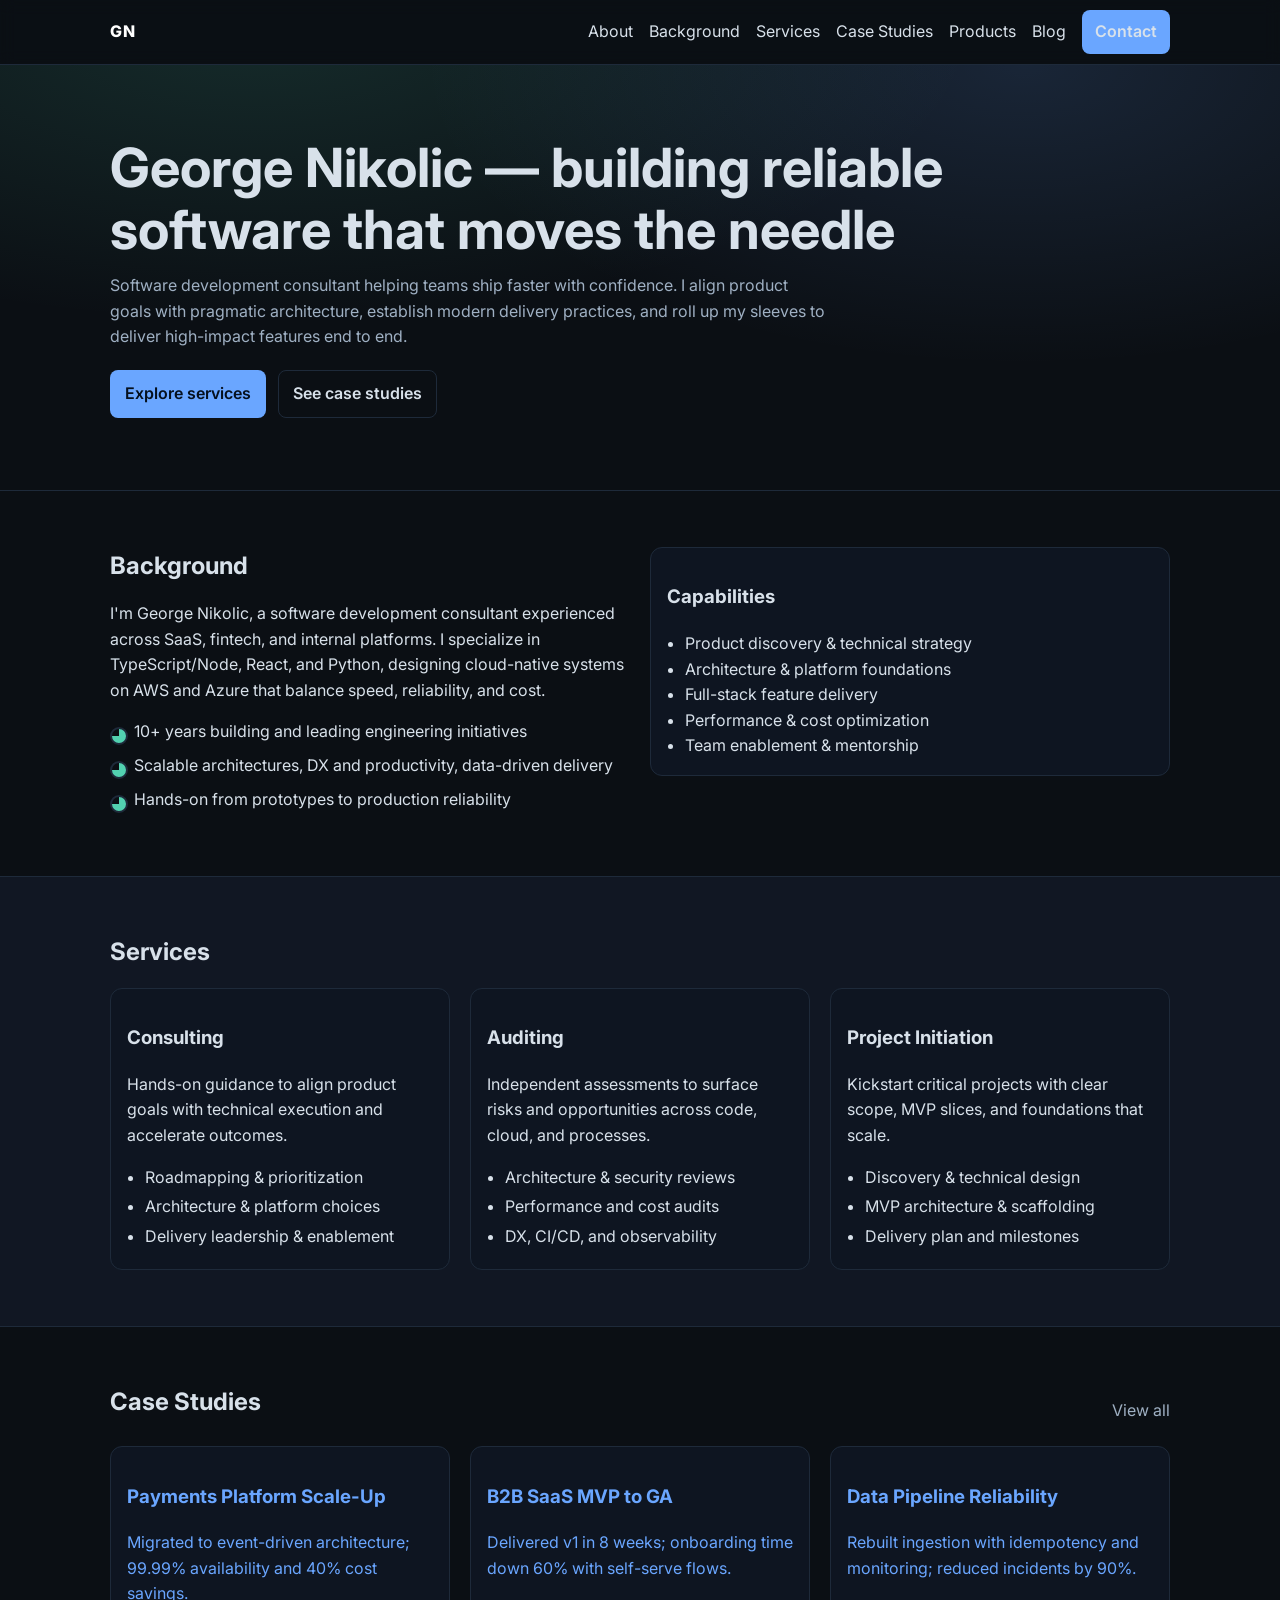
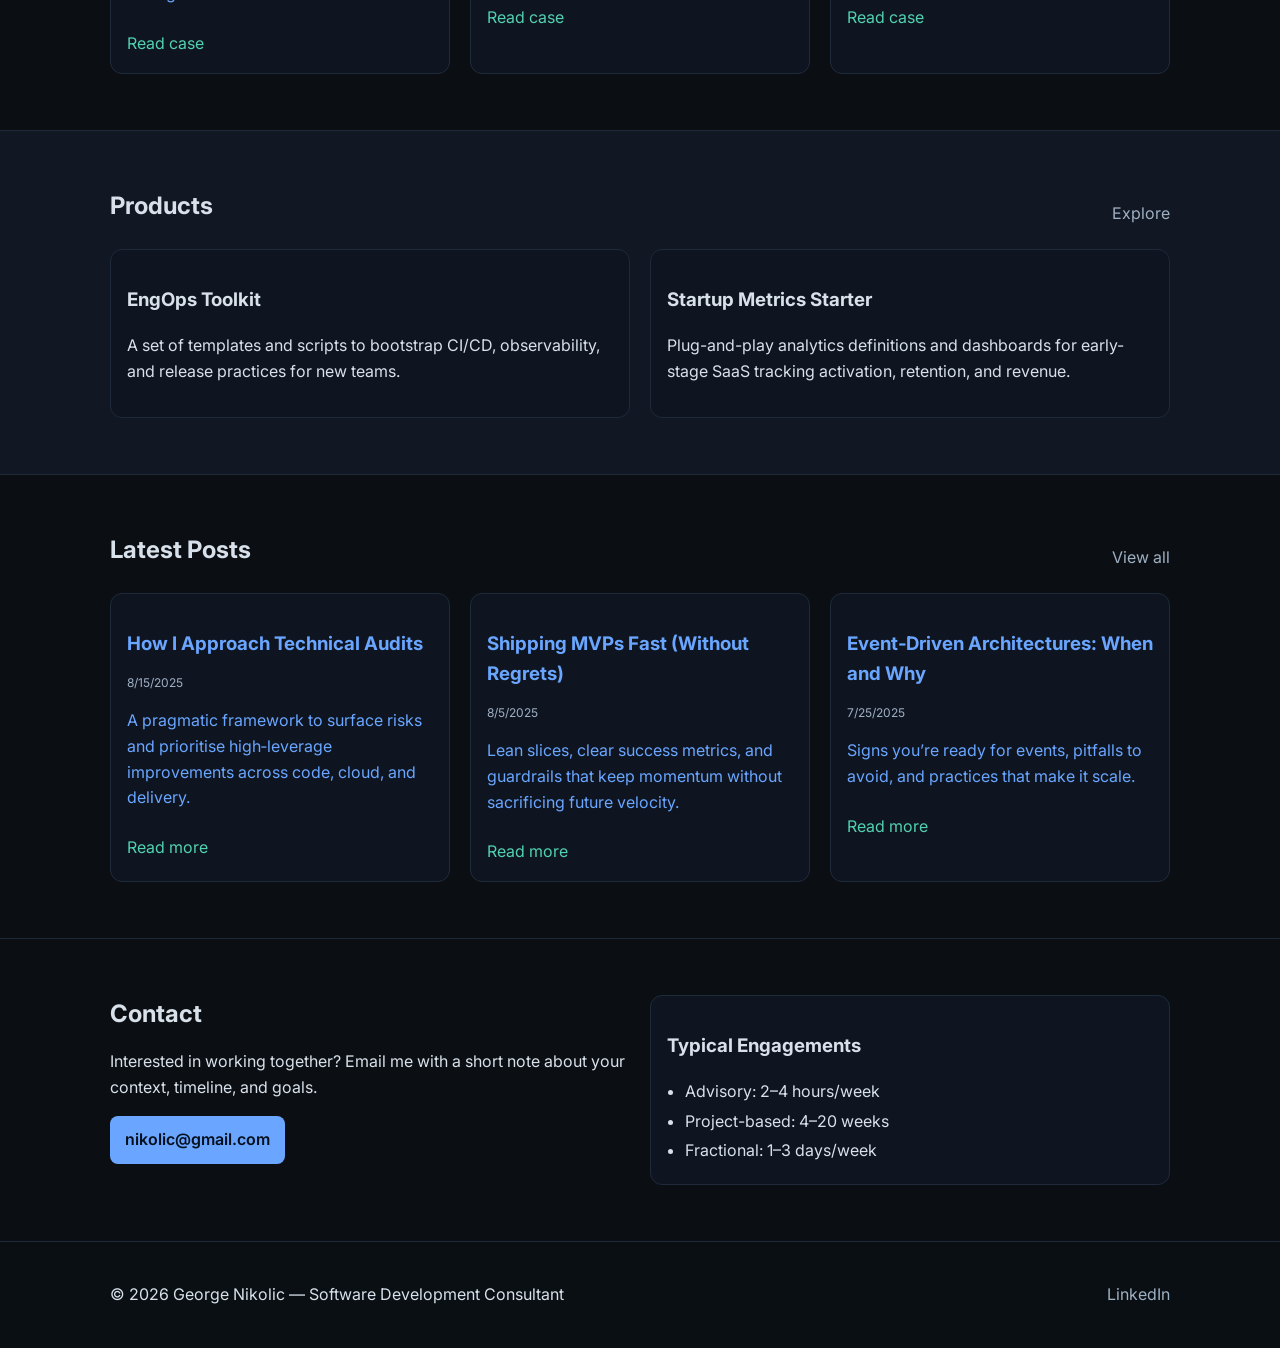
==== index.html @ d59324ce "." ====
<!doctype html>
<html lang="en">
  <head>
    <meta charset="utf-8">
    <meta name="viewport" content="width=device-width, initial-scale=1">
    <title>George Nikolic — Software Development Consultant</title>
    <meta name="description" content="Portfolio website for a software development consultant: case studies, services, background, and products.">
    <link rel="preconnect" href="https://fonts.googleapis.com">
    <link rel="preconnect" href="https://fonts.gstatic.com" crossorigin>
    <link href="https://fonts.googleapis.com/css2?family=Inter:wght@300;400;500;600;700;800;900&display=swap" rel="stylesheet">
    <link rel="stylesheet" href="css/styles.css">
  </head>
  <body>
    <header class="site-header">
      <div class="container header-inner">
        <a class="logo" href="#home" aria-label="Home">GN</a>
        <nav class="nav" id="primary-nav" aria-label="Primary">
          <button class="nav-toggle" aria-controls="primary-nav-list" aria-expanded="false" aria-label="Toggle navigation">
            <span class="nav-toggle-bar"></span>
            <span class="nav-toggle-bar"></span>
            <span class="nav-toggle-bar"></span>
          </button>
          <ul class="nav-list" id="primary-nav-list">
            <li><a href="#about">About</a></li>
            <li><a href="background/index.html">Background</a></li>
            <li><a href="#services">Services</a></li>
            <li><a href="#case-studies">Case Studies</a></li>
            <li><a href="#products">Products</a></li>
            <li><a href="blog/index.html">Blog</a></li>
            <li><a href="#contact" class="btn btn-sm">Contact</a></li>
          </ul>
        </nav>
      </div>
    </header>

    <main id="home">
      <section class="hero">
        <div class="container hero-inner">
          <div class="hero-text">
            <h1>George Nikolic — building reliable software that moves the needle</h1>
            <p>Software development consultant helping teams ship faster with confidence. I align product goals with pragmatic architecture, establish modern delivery practices, and roll up my sleeves to deliver high-impact features end to end.</p>
            <div class="hero-cta">
              <a href="#services" class="btn">Explore services</a>
              <a href="#case-studies" class="btn btn-secondary">See case studies</a>
            </div>
          </div>
        </div>
      </section>

      <section id="about" class="section">
        <div class="container grid two">
          <div>
            <h2>Background</h2>
            <p>I'm George Nikolic, a software development consultant experienced across SaaS, fintech, and internal platforms. I specialize in TypeScript/Node, React, and Python, designing cloud-native systems on AWS and Azure that balance speed, reliability, and cost.</p>
            <ul class="checklist">
              <li>10+ years building and leading engineering initiatives</li>
              <li>Scalable architectures, DX and productivity, data-driven delivery</li>
              <li>Hands-on from prototypes to production reliability</li>
            </ul>
          </div>
          <div>
            <div class="card">
              <h3>Capabilities</h3>
              <ul class="bullets">
                <li>Product discovery & technical strategy</li>
                <li>Architecture & platform foundations</li>
                <li>Full-stack feature delivery</li>
                <li>Performance & cost optimization</li>
                <li>Team enablement & mentorship</li>
              </ul>
            </div>
          </div>
        </div>
      </section>

      <section id="services" class="section alt">
        <div class="container">
          <h2>Services</h2>
          <div class="grid three">
            <div class="service card">
              <h3>Consulting</h3>
              <p>Hands-on guidance to align product goals with technical execution and accelerate outcomes.</p>
              <ul class="bullets small">
                <li>Roadmapping & prioritization</li>
                <li>Architecture & platform choices</li>
                <li>Delivery leadership & enablement</li>
              </ul>
            </div>
            <div class="service card">
              <h3>Auditing</h3>
              <p>Independent assessments to surface risks and opportunities across code, cloud, and processes.</p>
              <ul class="bullets small">
                <li>Architecture & security reviews</li>
                <li>Performance and cost audits</li>
                <li>DX, CI/CD, and observability</li>
              </ul>
            </div>
            <div class="service card">
              <h3>Project Initiation</h3>
              <p>Kickstart critical projects with clear scope, MVP slices, and foundations that scale.</p>
              <ul class="bullets small">
                <li>Discovery & technical design</li>
                <li>MVP architecture & scaffolding</li>
                <li>Delivery plan and milestones</li>
              </ul>
            </div>
          </div>
        </div>
      </section>

      <section id="case-studies" class="section">
        <div class="container">
          <div class="section-head">
            <h2>Case Studies</h2>
            <a class="link" href="case-studies/index.html">View all</a>
          </div>
          <div class="grid three">
            <a class="card link-card" href="case-studies/case-1.html">
              <h3>Payments Platform Scale-Up</h3>
              <p>Migrated to event-driven architecture; 99.99% availability and 40% cost savings.</p>
              <span class="more">Read case</span>
            </a>
            <a class="card link-card" href="case-studies/case-1.html">
              <h3>B2B SaaS MVP to GA</h3>
              <p>Delivered v1 in 8 weeks; onboarding time down 60% with self-serve flows.</p>
              <span class="more">Read case</span>
            </a>
            <a class="card link-card" href="case-studies/case-1.html">
              <h3>Data Pipeline Reliability</h3>
              <p>Rebuilt ingestion with idempotency and monitoring; reduced incidents by 90%.</p>
              <span class="more">Read case</span>
            </a>
          </div>
        </div>
      </section>

      <section id="products" class="section alt">
        <div class="container">
          <div class="section-head">
            <h2>Products</h2>
            <a class="link" href="products/index.html">Explore</a>
          </div>
          <div class="grid two">
            <div class="card">
              <h3>EngOps Toolkit</h3>
              <p>A set of templates and scripts to bootstrap CI/CD, observability, and release practices for new teams.</p>
            </div>
            <div class="card">
              <h3>Startup Metrics Starter</h3>
              <p>Plug-and-play analytics definitions and dashboards for early-stage SaaS tracking activation, retention, and revenue.</p>
            </div>
          </div>
        </div>
      </section>

      <section id="blog" class="section">
        <div class="container">
          <div class="section-head">
            <h2>Latest Posts</h2>
            <a class="link" href="blog/index.html">View all</a>
          </div>
          <div id="home-blog-list" class="grid three"></div>
        </div>
      </section>

      <section id="contact" class="section">
        <div class="container grid two">
          <div>
            <h2>Contact</h2>
            <p>Interested in working together? Email me with a short note about your context, timeline, and goals.</p>
            <a class="btn" href="mailto:nikolic@gmail.com?subject=Consulting%20Inquiry">nikolic@gmail.com</a>
          </div>
          <div>
            <div class="card">
              <h3>Typical Engagements</h3>
              <ul class="bullets small">
                <li>Advisory: 2–4 hours/week</li>
                <li>Project-based: 4–20 weeks</li>
                <li>Fractional: 1–3 days/week</li>
              </ul>
            </div>
          </div>
        </div>
      </section>
    </main>

    <footer class="site-footer">
      <div class="container footer-inner">
        <p>© <span id="year"></span> George Nikolic — Software Development Consultant</p>
        <div class="social">
          <a href="https://www.linkedin.com/in/djordje-nikolic-850a44197/" aria-label="LinkedIn">LinkedIn</a>
        </div>
      </div>
    </footer>
    <script id="posts-data" type="application/json">[
      {"slug":"how-i-approach-audits","title":"How I Approach Technical Audits","date":"2025-08-15","excerpt":"A pragmatic framework to surface risks and prioritise high‑leverage improvements across code, cloud, and delivery."},
      {"slug":"shipping-mvps-fast","title":"Shipping MVPs Fast (Without Regrets)","date":"2025-08-05","excerpt":"Lean slices, clear success metrics, and guardrails that keep momentum without sacrificing future velocity."},
      {"slug":"event-driven-architectures","title":"Event‑Driven Architectures: When and Why","date":"2025-07-25","excerpt":"Signs you’re ready for events, pitfalls to avoid, and practices that make it scale."},
      {"slug":"choosing-right-architecture","title":"Choosing the Right Architecture (Today)","date":"2025-07-15","excerpt":"A decision-first guide to monoliths, modular monoliths, and microservices with trade‑offs."},
      {"slug":"pragmatic-observability","title":"Pragmatic Observability for Small Teams","date":"2025-07-05","excerpt":"The minimum useful tracing, metrics, and alerts to reduce MTTR and build confidence."}
    ]</script>
    <script src="js/main.js"></script>
  </body>
  </html>
---- css/styles.css ----
:root{
  --bg:#0b0f14;--bg-elev:#111723;--text:#d8e1ea;--muted:#9fb0c3;--accent:#6aa6ff;--accent-2:#52d1b0;--card:#0e1521;--border:#1e2a3a;
}
*{box-sizing:border-box}
html,body{margin:0;padding:0}
body{
  font-family:Inter,system-ui,-apple-system,Segoe UI,Roboto,Arial,sans-serif;
  background:var(--bg);color:var(--text);line-height:1.6;
}
a{color:var(--accent);text-decoration:none}
a:hover{text-decoration:underline}
img{max-width:100%;height:auto}

.container{width:100%;max-width:1100px;margin:0 auto;padding:0 20px}

.site-header{position:sticky;top:0;z-index:10;background:rgba(11,15,20,.8);backdrop-filter:blur(8px);border-bottom:1px solid var(--border)}
.header-inner{display:flex;align-items:center;justify-content:space-between;height:64px}
.logo{font-weight:800;color:#fff;letter-spacing:.5px}
.nav-toggle{display:none;background:none;border:0;cursor:pointer;padding:8px;margin-right:-8px}
.nav-toggle-bar{display:block;width:22px;height:2px;background:#d8e1ea;margin:5px 0;border-radius:1px}
.nav-list{display:flex;gap:16px;list-style:none;margin:0;padding:0;align-items:center}
.nav-list a{color:var(--text)}
.btn{display:inline-block;background:var(--accent);color:#05101e;border-radius:8px;padding:10px 14px;font-weight:600;border:1px solid transparent}
.btn:hover{filter:brightness(1.05)}
.btn-secondary{background:transparent;border-color:var(--border);color:var(--text)}
.btn-sm{padding:8px 12px}
.btn .icon{display:inline-flex;vertical-align:middle;margin-right:8px}
.btn .icon svg{display:block}
.btn-alt{background:var(--accent-2);}
.btn-alt:hover{filter:brightness(1.05)}

.hero{padding:72px 0;background:radial-gradient(1200px 500px at 20% -10%,rgba(82,209,176,.15),transparent 60%),radial-gradient(1000px 500px at 80% 0,rgba(106,166,255,.15),transparent 60%)}
.hero-inner{display:grid;grid-template-columns:1fr;gap:24px}
.hero h1{font-size:42px;line-height:1.15;margin:0 0 12px}
.hero p{max-width:720px;color:var(--muted);margin:0 0 20px}
.hero-cta{display:flex;gap:12px;flex-wrap:wrap}

.section{padding:56px 0;border-top:1px solid var(--border)}
.section.alt{background:var(--bg-elev)}
.section h2{margin:0 0 16px}

.grid{display:grid;gap:20px}
.grid.two{grid-template-columns:1fr}
.grid.three{grid-template-columns:1fr}

.card{background:var(--card);border:1px solid var(--border);border-radius:12px;padding:16px}
.link-card{display:block}
.link-card .more{display:inline-block;margin-top:8px;color:var(--accent-2)}

.bullets{padding-left:18px;margin:0}
.bullets.small li{margin-bottom:4px}
.checklist{list-style:none;padding:0;margin:0}
.checklist li{position:relative;padding-left:24px;margin:8px 0}
.checklist li:before{content:"";position:absolute;left:0;top:.5em;width:14px;height:14px;border-radius:50%;background:conic-gradient(var(--accent-2) 0 75%,transparent 75% 100%);border:2px solid var(--border)}

/* Timeline list for CV */
.timeline{list-style:none;margin:0;padding:0 0 0 18px;position:relative}
.timeline:before{content:"";position:absolute;left:8px;top:0;bottom:0;width:2px;background:linear-gradient(var(--border),transparent 10%, var(--border) 20%, transparent 30%, var(--border) 40%, transparent 50%, var(--border) 60%, transparent 70%, var(--border) 80%, transparent 90%) ;opacity:.6}
.timeline li{position:relative;margin:14px 0;padding-left:14px}
.timeline li:before{content:"";position:absolute;left:-2px;top:.6em;width:10px;height:10px;border-radius:50%;background:var(--accent);box-shadow:0 0 0 3px rgba(106,166,255,.15)}
.timeline .meta{color:var(--muted);font-size:14px;margin:2px 0 6px}

.section-head{display:flex;align-items:center;justify-content:space-between;margin-bottom:8px}
.link{color:var(--muted)}
.post-meta{color:var(--muted);font-size:12px;margin:-4px 0 8px}

/* Prose content for blog posts */
.prose{font-size:16px}
.prose h2{margin:20px 0 8px}
.prose h3{margin:16px 0 6px}
.prose p{margin:12px 0}
.prose ul{margin:12px 0;padding-left:20px}
.prose blockquote{margin:12px 0;padding:8px 12px;border-left:3px solid var(--accent);background:rgba(106,166,255,.08);border-radius:6px}
.prose img, .prose video{max-width:100%;height:auto;border-radius:10px;border:1px solid var(--border);display:block;margin:10px 0}
.prose figure{margin:0}
.prose figcaption{color:var(--muted);font-size:12px;margin-top:4px}

/* Code styling */
code{font-family:ui-monospace,SFMono-Regular,Menlo,Monaco,Consolas,"Liberation Mono","Courier New",monospace}
.prose code{background:#0c1726;border:1px solid var(--border);padding:2px 6px;border-radius:6px;color:#cfe7ff}
.prose pre{background:#0c1726;border:1px solid var(--border);border-radius:10px;padding:12px;overflow:auto}
.prose pre code{background:transparent;border:0;padding:0;color:#e6f0ff;display:block;white-space:pre}

.site-footer{border-top:1px solid var(--border);padding:24px 0;background:rgba(11,15,20,.6)}
.footer-inner{display:flex;gap:12px;align-items:center;justify-content:space-between;flex-wrap:wrap}
.social a{color:var(--muted);margin-left:12px}

@media(min-width:720px){
  .grid.two{grid-template-columns:1fr 1fr}
  .grid.three{grid-template-columns:repeat(3,1fr)}
  .hero h1{font-size:54px}
}

@media(max-width:719px){
  .nav-toggle{display:block}
  .nav-list{position:absolute;right:20px;top:64px;flex-direction:column;background:var(--bg-elev);border:1px solid var(--border);border-radius:12px;padding:12px;display:none}
  .nav-list.open{display:flex}
}
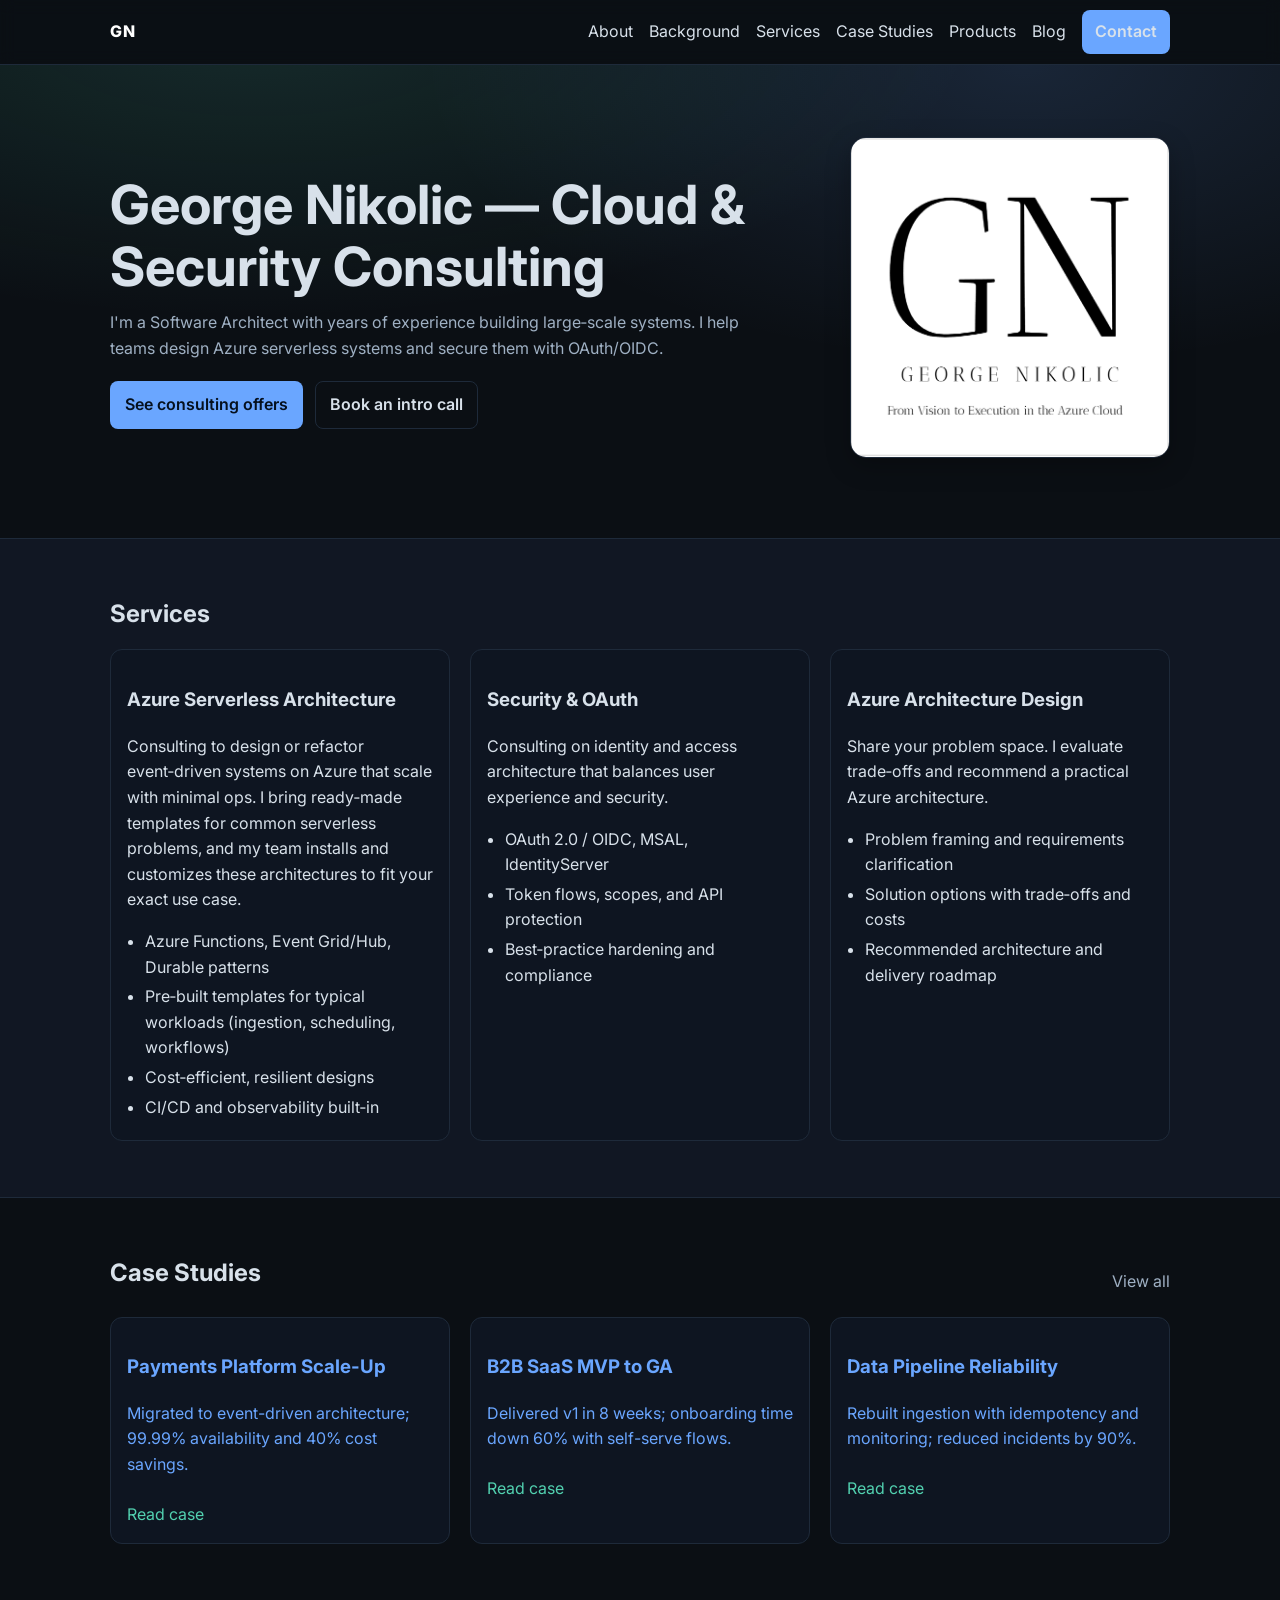
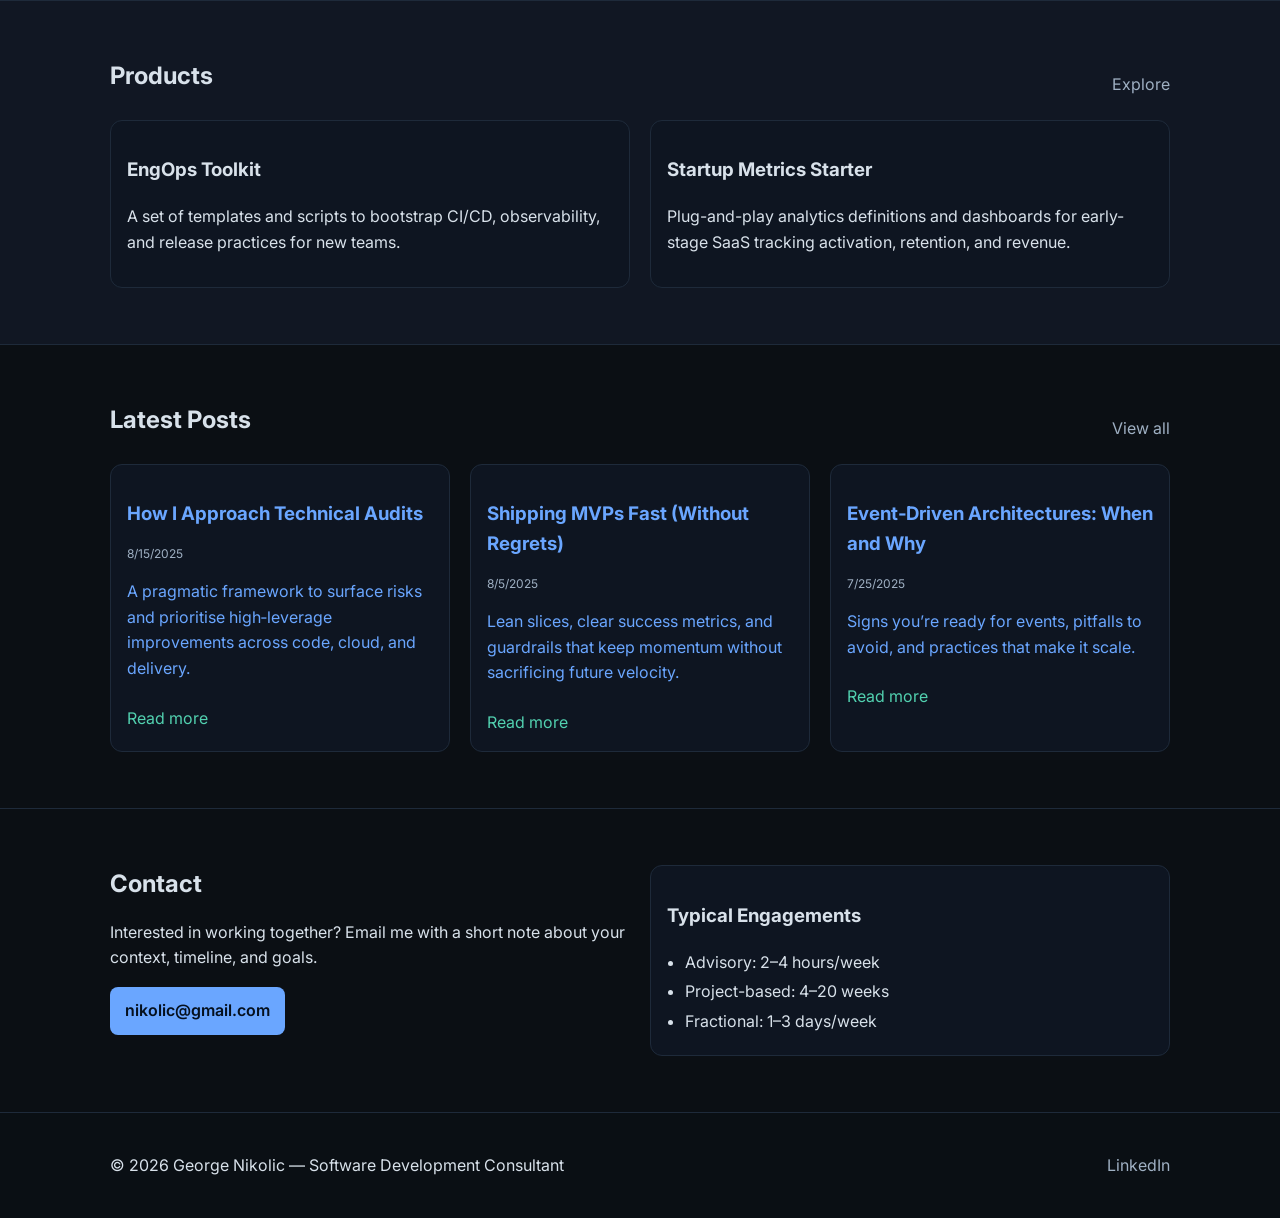
==== commit d0d59d83: "," ====
--- a/index.html
+++ b/index.html
@@ -9,6 +9,7 @@
     <link rel="preconnect" href="https://fonts.gstatic.com" crossorigin>
     <link href="https://fonts.googleapis.com/css2?family=Inter:wght@300;400;500;600;700;800;900&display=swap" rel="stylesheet">
     <link rel="stylesheet" href="css/styles.css">
+    <link rel="icon" href="images/logo.png" type="image/jpeg">
   </head>
   <body>
     <header class="site-header">
@@ -37,71 +38,51 @@
       <section class="hero">
         <div class="container hero-inner">
           <div class="hero-text">
-            <h1>George Nikolic — building reliable software that moves the needle</h1>
-            <p>Software development consultant helping teams ship faster with confidence. I align product goals with pragmatic architecture, establish modern delivery practices, and roll up my sleeves to deliver high-impact features end to end.</p>
+            <h1>George Nikolic — Cloud & Security Consulting</h1>
+            <p>I'm a Software Architect with years of experience building large‑scale systems. I help teams design Azure serverless systems and secure them with OAuth/OIDC.</p>
             <div class="hero-cta">
-              <a href="#services" class="btn">Explore services</a>
-              <a href="#case-studies" class="btn btn-secondary">See case studies</a>
+              <a href="#services" class="btn">See consulting offers</a>
+              <a href="#contact" class="btn btn-secondary">Book an intro call</a>
             </div>
+          </div>
+          <div class="hero-photo" aria-hidden="false">
+            <img src="images/logo.png" alt="Portrait of George Nikolic" width="320" height="320" loading="eager" />
           </div>
         </div>
       </section>
 
-      <section id="about" class="section">
-        <div class="container grid two">
-          <div>
-            <h2>Background</h2>
-            <p>I'm George Nikolic, a software development consultant experienced across SaaS, fintech, and internal platforms. I specialize in TypeScript/Node, React, and Python, designing cloud-native systems on AWS and Azure that balance speed, reliability, and cost.</p>
-            <ul class="checklist">
-              <li>10+ years building and leading engineering initiatives</li>
-              <li>Scalable architectures, DX and productivity, data-driven delivery</li>
-              <li>Hands-on from prototypes to production reliability</li>
-            </ul>
-          </div>
-          <div>
-            <div class="card">
-              <h3>Capabilities</h3>
-              <ul class="bullets">
-                <li>Product discovery & technical strategy</li>
-                <li>Architecture & platform foundations</li>
-                <li>Full-stack feature delivery</li>
-                <li>Performance & cost optimization</li>
-                <li>Team enablement & mentorship</li>
-              </ul>
-            </div>
-          </div>
-        </div>
-      </section>
+      
 
       <section id="services" class="section alt">
         <div class="container">
           <h2>Services</h2>
           <div class="grid three">
             <div class="service card">
-              <h3>Consulting</h3>
-              <p>Hands-on guidance to align product goals with technical execution and accelerate outcomes.</p>
+              <h3>Azure Serverless Architecture</h3>
+              <p>Consulting to design or refactor event‑driven systems on Azure that scale with minimal ops. I bring ready‑made templates for common serverless problems, and my team installs and customizes these architectures to fit your exact use case.</p>
               <ul class="bullets small">
-                <li>Roadmapping & prioritization</li>
-                <li>Architecture & platform choices</li>
-                <li>Delivery leadership & enablement</li>
+                <li>Azure Functions, Event Grid/Hub, Durable patterns</li>
+                <li>Pre‑built templates for typical workloads (ingestion, scheduling, workflows)</li>
+                <li>Cost‑efficient, resilient designs</li>
+                <li>CI/CD and observability built‑in</li>
               </ul>
             </div>
             <div class="service card">
-              <h3>Auditing</h3>
-              <p>Independent assessments to surface risks and opportunities across code, cloud, and processes.</p>
+              <h3>Security & OAuth</h3>
+              <p>Consulting on identity and access architecture that balances user experience and security.</p>
               <ul class="bullets small">
-                <li>Architecture & security reviews</li>
-                <li>Performance and cost audits</li>
-                <li>DX, CI/CD, and observability</li>
+                <li>OAuth 2.0 / OIDC, MSAL, IdentityServer</li>
+                <li>Token flows, scopes, and API protection</li>
+                <li>Best‑practice hardening and compliance</li>
               </ul>
             </div>
             <div class="service card">
-              <h3>Project Initiation</h3>
-              <p>Kickstart critical projects with clear scope, MVP slices, and foundations that scale.</p>
+              <h3>Azure Architecture Design</h3>
+              <p>Share your problem space. I evaluate trade‑offs and recommend a practical Azure architecture.</p>
               <ul class="bullets small">
-                <li>Discovery & technical design</li>
-                <li>MVP architecture & scaffolding</li>
-                <li>Delivery plan and milestones</li>
+                <li>Problem framing and requirements clarification</li>
+                <li>Solution options with trade‑offs and costs</li>
+                <li>Recommended architecture and delivery roadmap</li>
               </ul>
             </div>
           </div>
--- a/css/styles.css
+++ b/css/styles.css
@@ -16,6 +16,7 @@
 .site-header{position:sticky;top:0;z-index:10;background:rgba(11,15,20,.8);backdrop-filter:blur(8px);border-bottom:1px solid var(--border)}
 .header-inner{display:flex;align-items:center;justify-content:space-between;height:64px}
 .logo{font-weight:800;color:#fff;letter-spacing:.5px}
+.logo img{height:28px;width:auto;display:block;border-radius:6px}
 .nav-toggle{display:none;background:none;border:0;cursor:pointer;padding:8px;margin-right:-8px}
 .nav-toggle-bar{display:block;width:22px;height:2px;background:#d8e1ea;margin:5px 0;border-radius:1px}
 .nav-list{display:flex;gap:16px;list-style:none;margin:0;padding:0;align-items:center}
@@ -30,10 +31,14 @@
 .btn-alt:hover{filter:brightness(1.05)}
 
 .hero{padding:72px 0;background:radial-gradient(1200px 500px at 20% -10%,rgba(82,209,176,.15),transparent 60%),radial-gradient(1000px 500px at 80% 0,rgba(106,166,255,.15),transparent 60%)}
-.hero-inner{display:grid;grid-template-columns:1fr;gap:24px}
+.hero-inner{display:grid;grid-template-columns:1fr;gap:24px;align-items:center}
 .hero h1{font-size:42px;line-height:1.15;margin:0 0 12px}
 .hero p{max-width:720px;color:var(--muted);margin:0 0 20px}
 .hero-cta{display:flex;gap:12px;flex-wrap:wrap}
+
+/* Hero photo styling */
+.hero-photo{display:none}
+.hero-photo img{border-radius:16px;border:1px solid var(--border);box-shadow:0 8px 24px rgba(0,0,0,.25);background:#0c1726;object-fit:cover}
 
 .section{padding:56px 0;border-top:1px solid var(--border)}
 .section.alt{background:var(--bg-elev)}
@@ -89,6 +94,8 @@
   .grid.two{grid-template-columns:1fr 1fr}
   .grid.three{grid-template-columns:repeat(3,1fr)}
   .hero h1{font-size:54px}
+  .hero-inner{grid-template-columns:1.3fr .7fr}
+  .hero-photo{display:block;justify-self:end}
 }
 
 @media(max-width:719px){
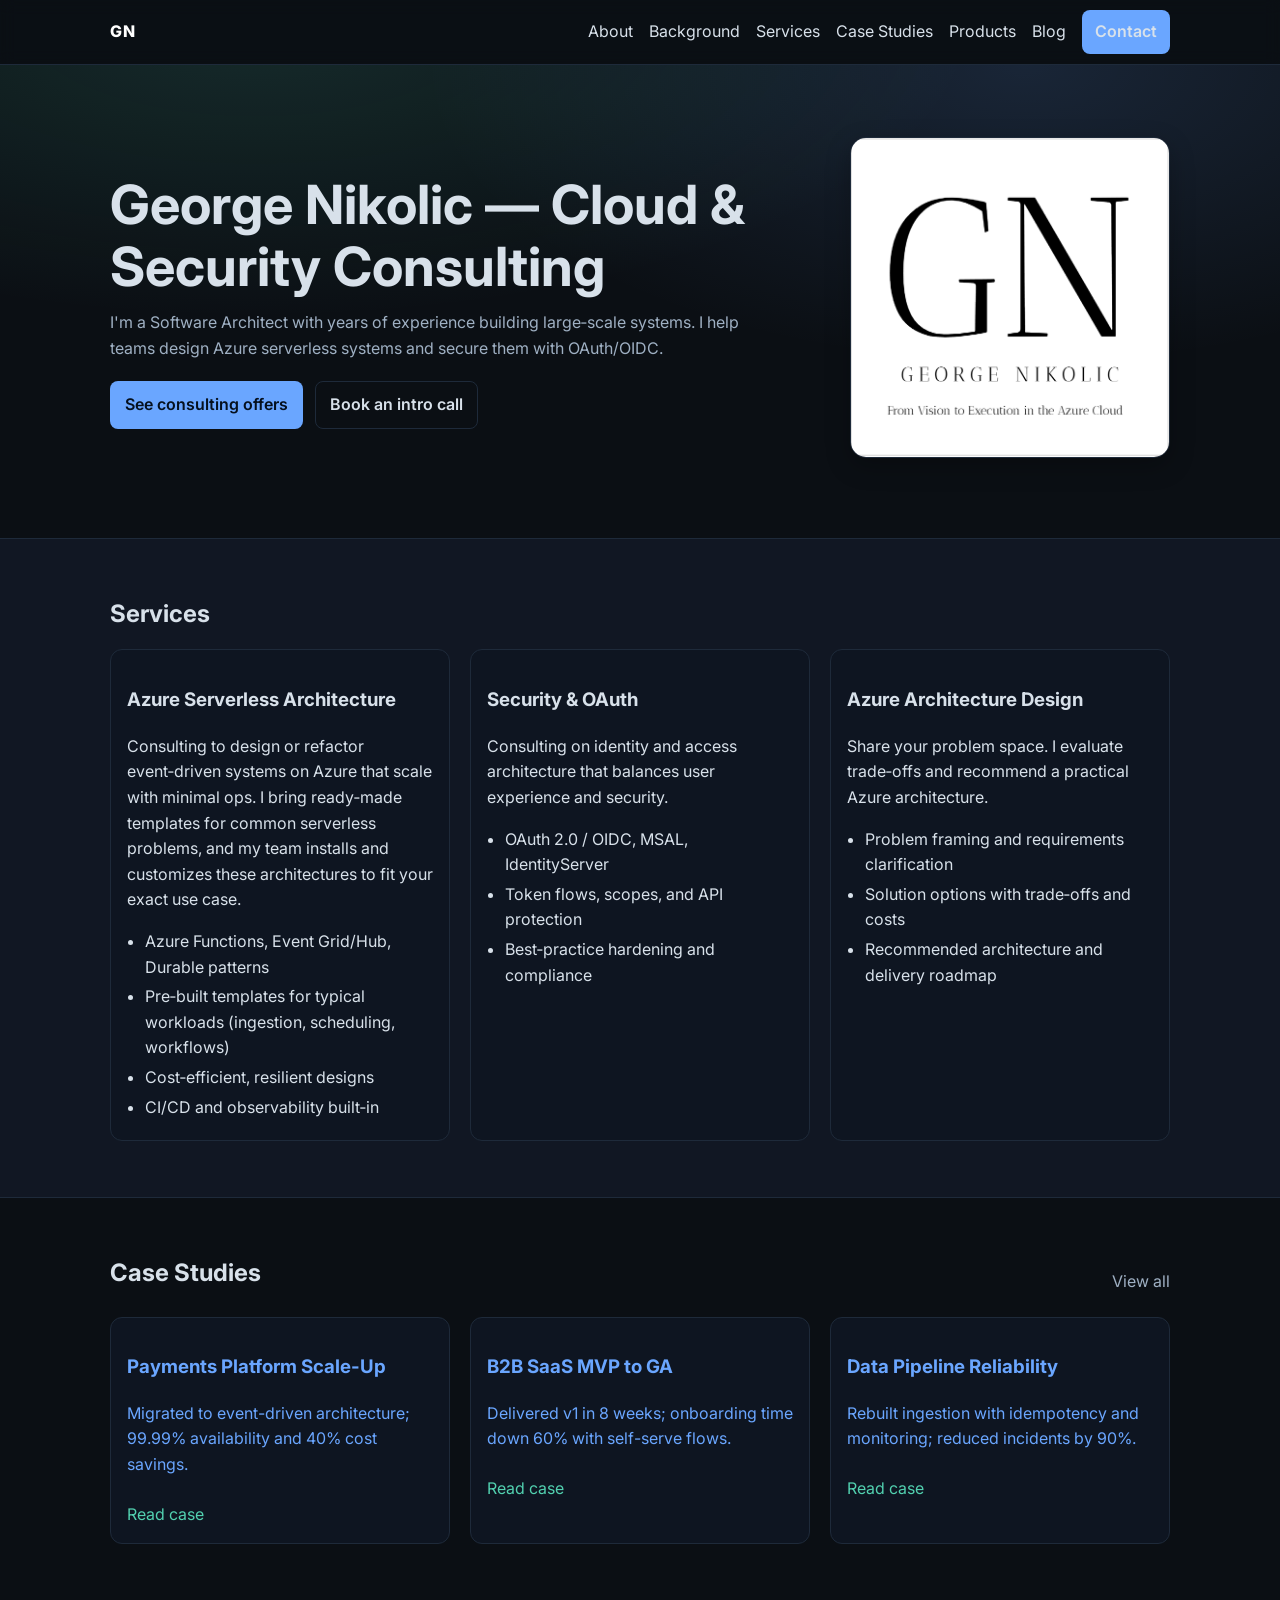
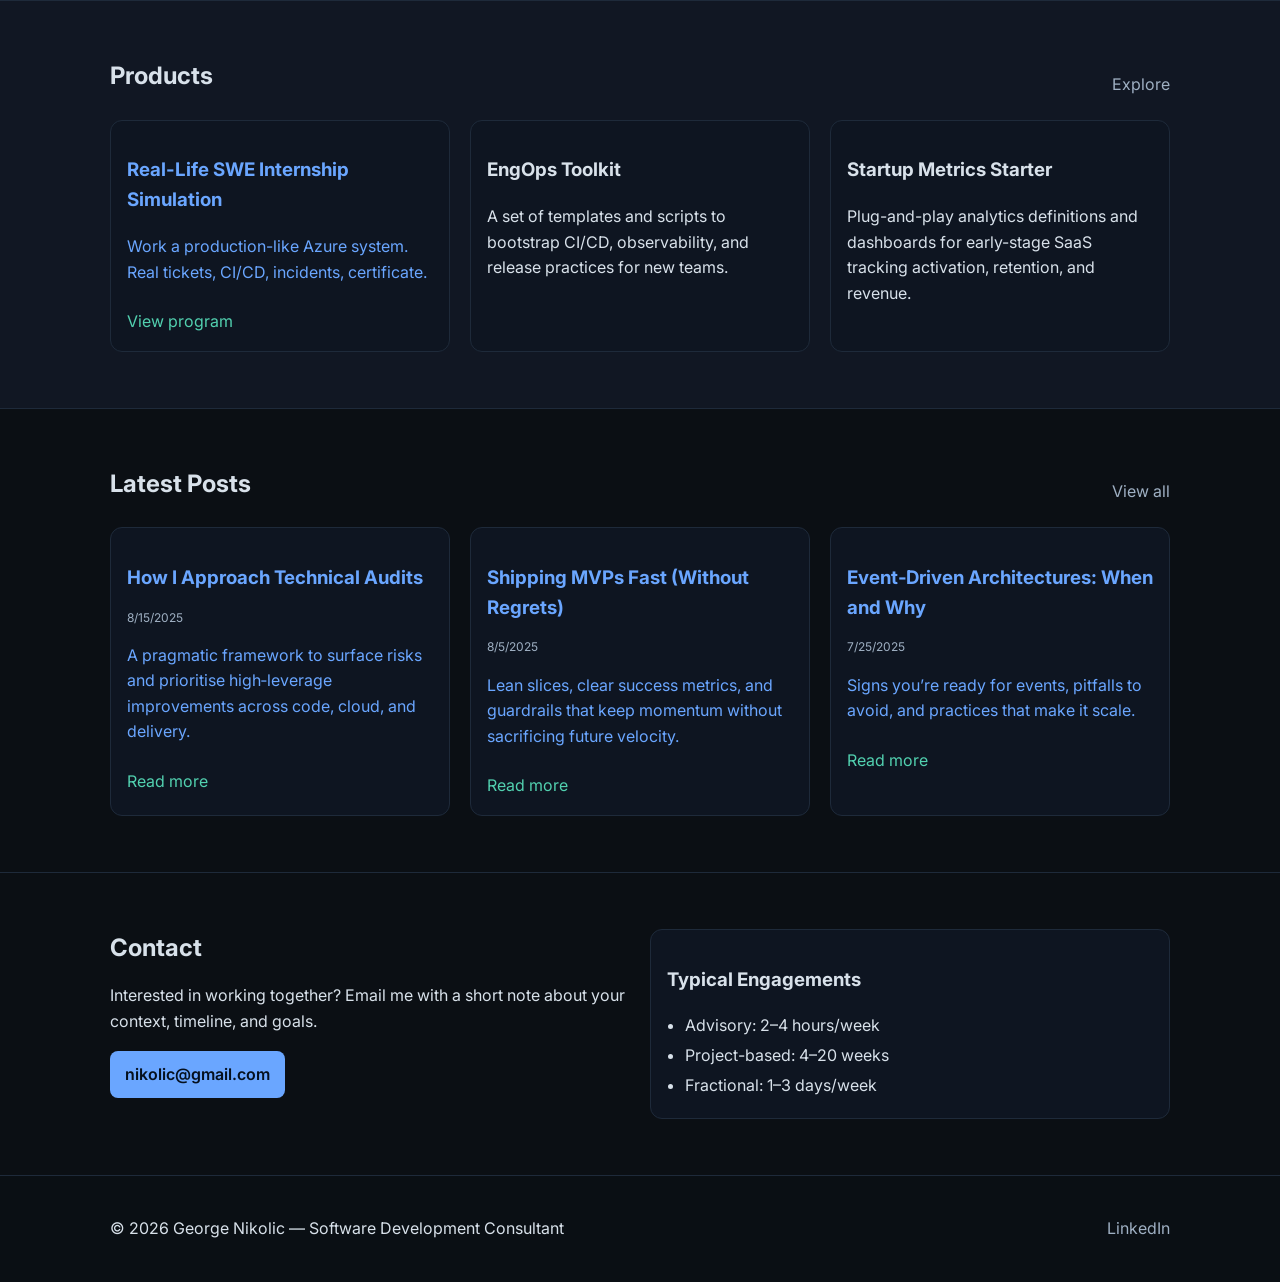
==== commit 41dcf7a5: "." ====
--- a/index.html
+++ b/index.html
@@ -121,7 +121,12 @@
             <h2>Products</h2>
             <a class="link" href="products/index.html">Explore</a>
           </div>
-          <div class="grid two">
+          <div class="grid three">
+            <a class="card link-card" href="products/internship-simulation.html">
+              <h3>Real-Life SWE Internship Simulation</h3>
+              <p>Work a production-like Azure system. Real tickets, CI/CD, incidents, certificate.</p>
+              <span class="more">View program</span>
+            </a>
             <div class="card">
               <h3>EngOps Toolkit</h3>
               <p>A set of templates and scripts to bootstrap CI/CD, observability, and release practices for new teams.</p>
